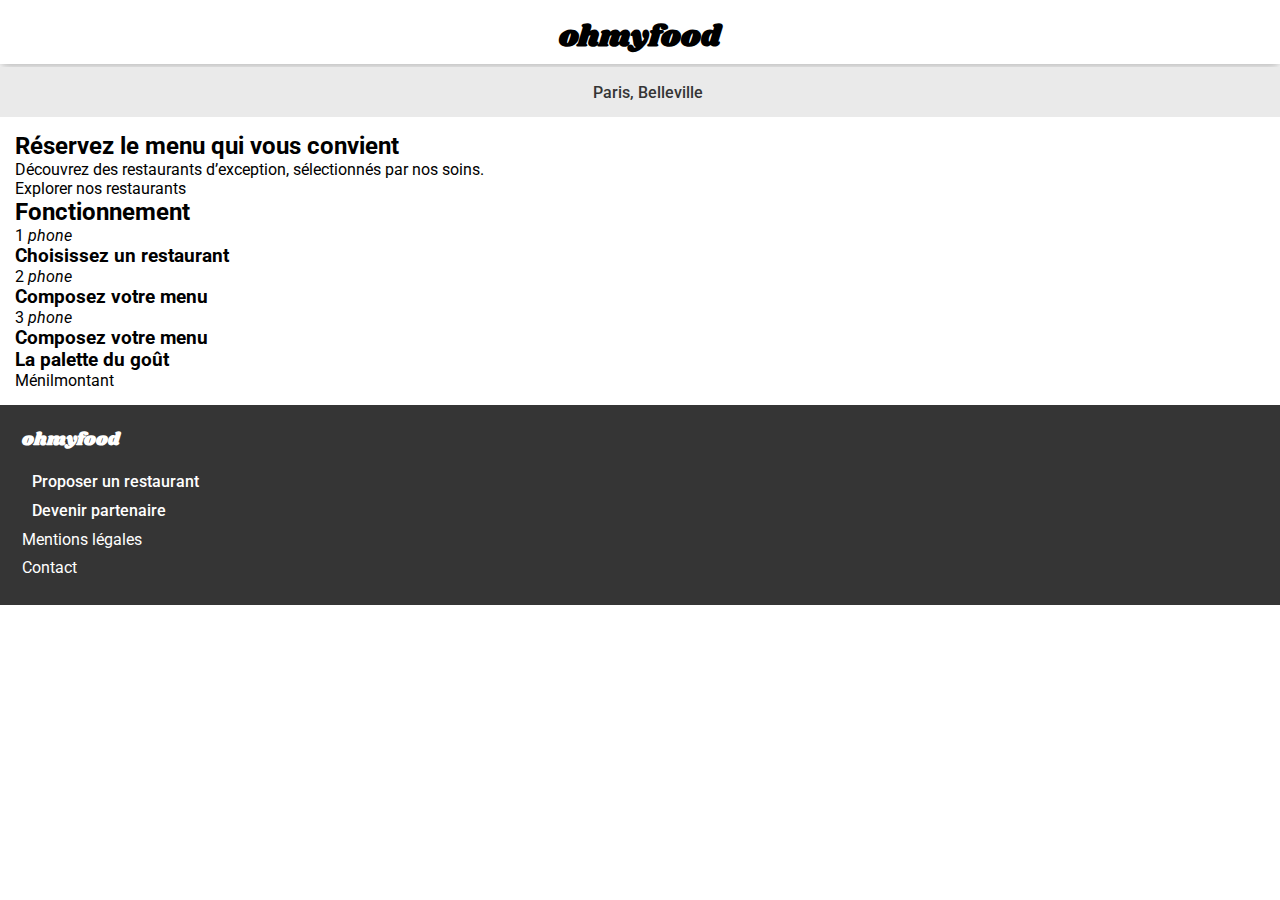
==== index.html @ 60844b77 "Cration du html css du header et du footer en version mobile" ====
<!DOCTYPE html>
<html lang="fr">

<head>
    <meta charset="UTF-8">
    <meta name="viewport" content="width=device-width, initial-scale=1.0">
    <meta name="description" content="Ohmyfood, votre entreprise de commande de repas en ligne.">
    <title>Ohmyfood</title>

    <!-- Favicon -->
    <link rel="icon" href="./assets/images/logo/favicon.svg">

    <link rel="stylesheet" href="https://cdnjs.cloudflare.com/ajax/libs/font-awesome/6.4.2/css/all.min.css"
        integrity="sha512-z3gLpd7yknf1YoNbCzqRKc4qyor8gaKU1qmn+CShxbuBusANI9QpRohGBreCFkKxLhei6S9CQXFEbbKuqLg0DA=="
        crossorigin="anonymous" referrerpolicy="no-referrer">
    <!-- Fonts -->
    <link rel="preconnect" href="https://fonts.googleapis.com">
    <link rel="preconnect" href="https://fonts.gstatic.com" crossorigin>
    <link
        href="https://fonts.googleapis.com/css2?family=Roboto:ital,wght@0,100;0,300;0,400;0,500;0,700;0,900;1,100;1,300;1,400;1,500;1,700;1,900&family=Shrikhand&display=swap"
        rel="stylesheet">
    <!-- Styles -->
    <link rel="stylesheet" href="./assets/css/style.css">
    <link rel="stylesheet" href="./assets/css/header.css">
    <link rel="stylesheet" href="./assets/css/footer.css">

</head>

<body>
    <header>
        <h1>ohmyfood</h1>
    </header>

    <div class="location">
        <i class="fa-solid fa-location-dot"></i><span class="city">Paris, Belleville</span>
    </div>
    <main>
        <section id="explore-restaurants">
            <h2>Réservez le menu qui
                vous convient</h2>
            <p>Découvrez des restaurants d’exception, sélectionnés par nos soins.</p>
            <a href="#">Explorer nos restaurants</a>
        </section>
        <section id="functioning">
            <h2>Fonctionnement</h2>
            <div class="functioning-widgets">
                <div class="widget choose-restaurant">
                    <span>1</span> <i>phone</i>
                    <h3>Choisissez un restaurant</h3>
                </div>
                <div class="widget choose-menu">
                    <span>2</span> <i>phone</i>
                    <h3>Composez votre menu</h3>
                </div>
            </div>
            <div class="widget enjoy-at-the-restaurant">
                <span>3</span> <i>phone</i>
                <h3>Composez votre menu</h3>
            </div>
            </div>
        </section>
        <section id="restaurants">
            <article>
                <a href="">
                    <div class="card-cover">
                        <img src="" alt="">
                    </div>
                    <div class="card-description">
                        <div class="content">
                            <h3>La palette du goût</h3>
                            <p>Ménilmontant</p>
                        </div>
                        <div class="like"></div>
                    </div>
                </a>
            </article>
        </section>
    </main>
    <footer>
        <h2>ohmyfood</h2>
        <nav>
            <ul>
                <li class="bold"><a href=""><i class="fa-solid fa-utensils"></i><span>Proposer un restaurant</span></a>
                </li>
                <li class="bold"><a href=""><i class="fa-solid fa-handshake-angle partner"></i><span>Devenir
                            partenaire</span></a></li>
                <li><a href="">Mentions légales</a></li>
                <li><a href="">Contact</a></li>

            </ul>
        </nav>
    </footer>
</body>

</html>
---- assets/css/style.css ----
:root {
    --blue_color: #0065FC;
    --grey_color: #F2F2F2;
    --filter_hover_color: #DEEBFF;
}


::after,
* {
    margin: 0;
    padding: 0;
    box-sizing: border-box;
    font-family: 'Roboto', sans-serif;
    scroll-behavior: smooth;

}

img {
    display: block;
    object-fit: cover;
    max-width: 100%;
}

body {
    margin: 0 auto;
    max-width: 1440px;
    min-width: 320px;
}

h1 {
    font-size: 30px;
    font-family: 'Shrikhand', sans-serif;
}

ul {
    list-style: none;
}

a {
    color: #000;
    text-decoration: none;
    font-size: 16px;
}

main {
    margin: 15px;
}

.location {
    height: 50px;
    text-align: center;
    background-color: #EAEAEA;
    display: flex;
    align-items: center;
    justify-content: center;
    margin-top: 3px;
    font-size: 16px;
    font-weight: 500;
    color: #353535;
}

.location i {
    margin-right: 15px;
}
---- assets/css/header.css ----
header {
    text-align: center;
    padding: 15px 15px 5px;
    box-shadow: 0 3px 10px #0000004a;
}
---- assets/css/footer.css ----
footer {
    background-color: #353535;
    color: #fff;
    padding: 22px;
}

footer h2 {
    font-size: 18px;
    font-family: 'Shrikhand', sans-serif;
    margin-bottom: 15px;
}

footer nav ul li {
    line-height: 1.8;
}

footer nav ul li.bold a {
    font-weight: 500;
}

footer nav ul li i {
    margin-right: 10px;
}

footer nav ul li i.partner {
    font-size: 14px;
}

footer nav ul li a {
    color: #fff;
    font-size: 16px;
    font-weight: 400;
}
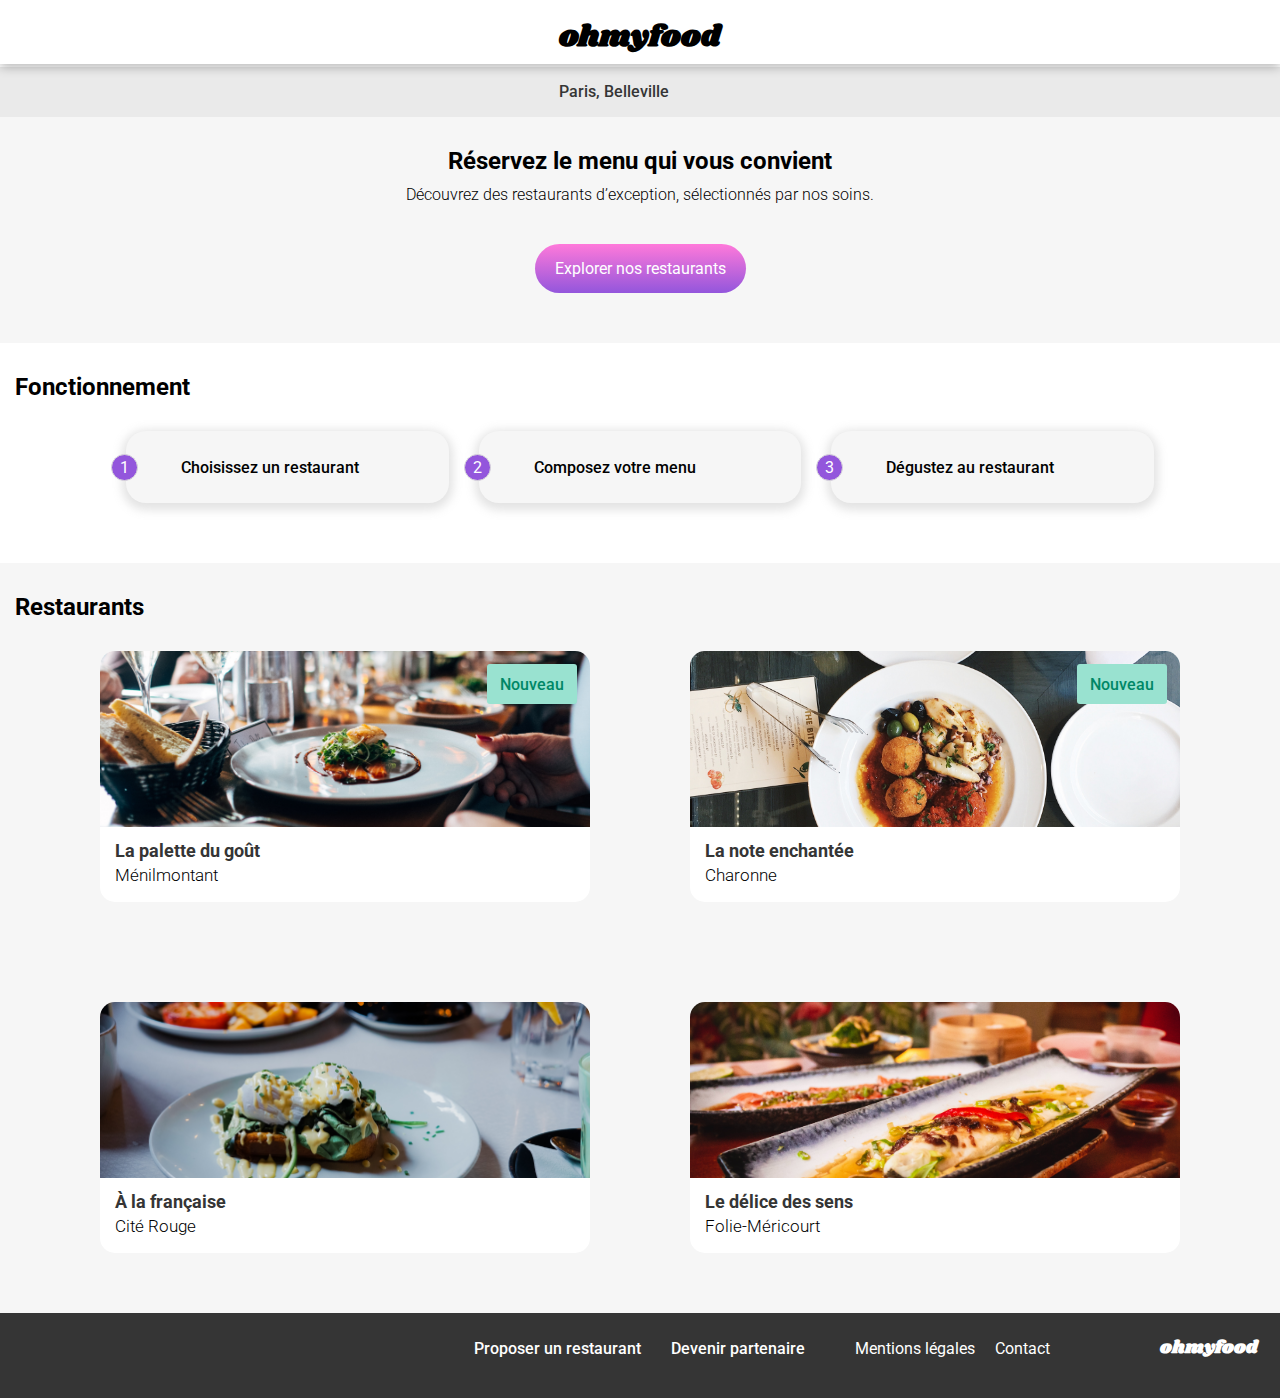
==== commit bc19fffa: "Page Home terminée en HTML et CSS D esktop et mobile" ====
--- a/index.html
+++ b/index.html
@@ -20,7 +20,7 @@
         href="https://fonts.googleapis.com/css2?family=Roboto:ital,wght@0,100;0,300;0,400;0,500;0,700;0,900;1,100;1,300;1,400;1,500;1,700;1,900&family=Shrikhand&display=swap"
         rel="stylesheet">
     <!-- Styles -->
-    <link rel="stylesheet" href="./assets/css/style.css">
+    <link rel="stylesheet" href="./css/style.css">
     <link rel="stylesheet" href="./assets/css/header.css">
     <link rel="stylesheet" href="./assets/css/footer.css">
 
@@ -30,50 +30,112 @@
     <header>
         <h1>ohmyfood</h1>
     </header>
-
-    <div class="location">
-        <i class="fa-solid fa-location-dot"></i><span class="city">Paris, Belleville</span>
-    </div>
+    <form method="POST" class="location">
+        <label for="city"> <i class="fa-solid fa-location-dot"></i></label>
+        <input id="city" class="city" placeholder="Paris, Belleville" type="text">
+    </form>
     <main>
         <section id="explore-restaurants">
             <h2>Réservez le menu qui
                 vous convient</h2>
             <p>Découvrez des restaurants d’exception, sélectionnés par nos soins.</p>
-            <a href="#">Explorer nos restaurants</a>
+            <a class="button" href="#">Explorer nos restaurants</a>
         </section>
         <section id="functioning">
-            <h2>Fonctionnement</h2>
-            <div class="functioning-widgets">
-                <div class="widget choose-restaurant">
-                    <span>1</span> <i>phone</i>
-                    <h3>Choisissez un restaurant</h3>
+            <div>
+                <h2>Fonctionnement</h2>
+                <div class="functioning-widgets">
+                    <div class="widget choose-restaurant">
+                        <span>1</span> <i class="fa-solid fa-mobile-screen-button"></i>
+                        <h3>Choisissez un restaurant</h3>
+                    </div>
+                    <div class="widget choose-menu">
+                        <span>2</span> <i class="fa-solid fa-list-ul"></i>
+                        <h3>Composez votre menu</h3>
+                    </div>
+                    <div class="widget enjoy-at-the-restaurant">
+                        <span>3</span> <i class="fa-solid fa-store"></i>
+                        <h3>Dégustez au restaurant</h3>
+                    </div>
                 </div>
-                <div class="widget choose-menu">
-                    <span>2</span> <i>phone</i>
-                    <h3>Composez votre menu</h3>
-                </div>
-            </div>
-            <div class="widget enjoy-at-the-restaurant">
-                <span>3</span> <i>phone</i>
-                <h3>Composez votre menu</h3>
-            </div>
             </div>
         </section>
         <section id="restaurants">
-            <article>
-                <a href="">
-                    <div class="card-cover">
-                        <img src="" alt="">
+            <h2>Restaurants</h2>
+            <div class="restaurants-zone">
+                <article>
+                    <a href="palette-du-gout.html">
+                        <div class="new-menu"></div>
+                        <div class="card-cover">
+                            <img src="./assets/images/restaurants/jay-wennington-N_Y88TWmGwA-unsplash.jpg"
+                                alt="La palette du goût">
+                        </div>
+                        <div class="card-description">
+                            <div class="content">
+                                <h3>La palette du goût</h3>
+                                <p>Ménilmontant</p>
+                            </div>
+                        </div>
+                    </a>
+                    <div class="like">
+                        <i class="fa-regular fa-heart"></i>
                     </div>
-                    <div class="card-description">
-                        <div class="content">
-                            <h3>La palette du goût</h3>
-                            <p>Ménilmontant</p>
+                </article>
+                <article>
+                    <a href="la-note-enchantee.html">
+                        <div class="new-menu"></div>
+                        <div class="card-cover">
+                            <img src="./assets/images/restaurants/stil-u2Lp8tXIcjw-unsplash.jpg"
+                                alt="La note enchantée">
                         </div>
-                        <div class="like"></div>
+                        <div class="card-description">
+                            <div class="content">
+                                <h3>La note enchantée</h3>
+                                <p>Charonne</p>
+                            </div>
+                        </div>
+                    </a>
+                    <div class="like">
+                        <i class="fa-regular fa-heart"></i>
                     </div>
-                </a>
-            </article>
+                </article>
+                <article>
+                    <a href="a-la-française.html">
+                        <div class="card-cover">
+                            <img src="./assets/images/restaurants/toa-heftiba-DQKerTsQwi0-unsplash.jpg"
+                                alt="À la française">
+                        </div>
+                        <div class="card-description">
+                            <div class="content">
+                                <h3>À la française</h3>
+                                <p>Cité Rouge</p>
+                            </div>
+
+                        </div>
+                    </a>
+                    <div class="like">
+                        <i class="fa-regular fa-heart"></i>
+                    </div>
+                </article>
+                <article>
+                    <a href="le-délice-des-sens.html">
+                        <div class="card-cover">
+                            <img src="./assets/images/restaurants/louis-hansel-shotsoflouis-qNBGVyOCY8Q-unsplash.jpg"
+                                alt="Le délice des sens">
+                        </div>
+                        <div class="card-description">
+                            <div class="content">
+                                <h3>Le délice des sens</h3>
+                                <p>Folie-Méricourt</p>
+                            </div>
+
+                        </div>
+                    </a>
+                    <div class="like">
+                        <i class="fa-regular fa-heart"></i>
+                    </div>
+                </article>
+            </div>
         </section>
     </main>
     <footer>
@@ -85,7 +147,7 @@
                 <li class="bold"><a href=""><i class="fa-solid fa-handshake-angle partner"></i><span>Devenir
                             partenaire</span></a></li>
                 <li><a href="">Mentions légales</a></li>
-                <li><a href="">Contact</a></li>
+                <li><a href="mailto:contact.ohmyfood@gmail.com">Contact</a></li>
 
             </ul>
         </nav>
--- a/css/style.css
+++ b/css/style.css
@@ -0,0 +1,429 @@
+:root {
+  --bg-color: #f6f6f6;
+  --bg-color2: #eaeaea;
+  --bg-footer-color: #353535;
+  --button-color: #9356dc;
+  --line-menu-color: #99e2d0;
+  --bg-new-menu: #99e2d0;
+  --color-new-menu: #008766;
+  --bg-linear: linear-gradient(to bottom, #ff79da, var(--button-color));
+  --bg-linear-hover: linear-gradient(
+    to bottom,
+    #ffffff1a,
+    #ff79da,
+    var(--button-color)
+  );
+}
+
+::after,
+* {
+  margin: 0;
+  padding: 0;
+  box-sizing: border-box;
+  font-family: "Roboto", sans-serif;
+  scroll-behavior: smooth;
+}
+
+img {
+  display: block;
+  object-fit: cover;
+  max-width: 100%;
+}
+
+body {
+  margin: 0 auto;
+  max-width: 1440px;
+  min-width: 320px;
+}
+
+h1 {
+  font-size: 30px;
+  font-family: "Shrikhand", sans-serif;
+}
+
+ul {
+  list-style: none;
+}
+
+i {
+  cursor: pointer;
+}
+
+.fav {
+  position: relative;
+  display: inline;
+  height: 28px;
+  width: 28px;
+}
+.fav i {
+  position: absolute;
+  top: 0;
+  left: 0;
+  opacity: 1;
+}
+.fav i.fa-regular:hover {
+  opacity: 0;
+  transition: opacity 93s ease-in-out;
+}
+.fav i.fa-solid {
+  font-weight: 900 !important;
+  background-clip: text;
+  -webkit-background-clip: text;
+  color: transparent;
+}
+.fav i.fa-solid:hover {
+  background-image: var(--bg-linear);
+}
+
+i.fa-regular.fa-heart:hover {
+  background-clip: text;
+  -webkit-background-clip: text;
+  color: transparent;
+  background-image: var(--bg-linear);
+}
+
+a {
+  color: #000;
+  text-decoration: none;
+  font-size: 16px;
+}
+
+a.button {
+  color: #fff;
+  background: var(--bg-linear);
+  transition: transform 0.3s ease-in-out, filter 0.3s ease-in-out;
+}
+a.button:hover {
+  transform: scale(1.02);
+  filter: brightness(1.1);
+}
+
+header {
+  padding: 15px 15px 5px;
+  box-shadow: 0 3px 10px rgba(0, 0, 0, 0.2901960784);
+  display: flex;
+  justify-content: center;
+  position: relative;
+}
+header .go-back-to-home {
+  font-size: 30px;
+  position: absolute;
+  left: 30px;
+  top: 50%;
+  transform: translateY(-50%);
+  transition: color 0.3s ease-in-out;
+}
+header .go-back-to-home:hover {
+  color: var(--bg-footer-color);
+}
+
+::after,
+* {
+  margin: 0;
+  padding: 0;
+  box-sizing: border-box;
+  font-family: "Roboto", sans-serif;
+  scroll-behavior: smooth;
+}
+
+img {
+  display: block;
+  object-fit: cover;
+  max-width: 100%;
+}
+
+body {
+  margin: 0 auto;
+  max-width: 1440px;
+  min-width: 320px;
+}
+
+h1 {
+  font-size: 30px;
+  font-family: "Shrikhand", sans-serif;
+}
+
+ul {
+  list-style: none;
+}
+
+a {
+  color: #000;
+  text-decoration: none;
+  font-size: 16px;
+}
+
+main {
+  background-color: var(--bg-color);
+}
+
+.location {
+  height: 50px;
+  text-align: center;
+  background-color: var(--bg-color2);
+  display: flex;
+  align-items: center;
+  justify-content: center;
+  margin-top: 3px;
+  font-size: 16px;
+  font-weight: 500;
+  color: var(--bg-footer-color);
+}
+
+.location label {
+  margin-right: 15px;
+  cursor: pointer;
+}
+
+.location input {
+  border: none;
+  background-color: var(--bg-color2);
+  outline: none;
+}
+
+.location input::placeholder {
+  font-size: 16px;
+  font-weight: 500;
+  color: var(--bg-footer-color);
+}
+
+#explore-restaurants {
+  display: flex;
+  flex-direction: column;
+  justify-content: center;
+  align-items: center;
+  text-align: center;
+  padding: 30px 45px 50px;
+}
+
+#explore-restaurants h2 {
+  font-size: 24px;
+}
+
+#explore-restaurants p {
+  margin: 10px 0 40px;
+  font-weight: 300;
+  text-align: center;
+}
+
+#explore-restaurants a {
+  background: var(--bg-linear);
+  color: #fff;
+  padding: 15px 20px;
+  border-radius: 25px;
+}
+
+#functioning {
+  padding: 30px 15px 60px;
+  background-color: #fff;
+}
+
+#functioning h2,
+#restaurants h2 {
+  padding: 0 0 30px;
+}
+
+#functioning .functioning-widgets {
+  display: flex;
+  flex-direction: column;
+  align-items: center;
+  gap: 30px;
+}
+
+#functioning .functioning-widgets .widget {
+  background-color: var(--bg-color);
+  border-radius: 20px;
+  width: 322.49px;
+  height: 72.38px;
+  display: flex;
+  align-items: center;
+  box-shadow: 0 3px 10px 4px rgba(158, 158, 158, 0.2901960784);
+  position: relative;
+  transition: transform 0.3s ease, box-shadow 0.3s ease;
+  cursor: pointer;
+}
+
+#functioning .functioning-widgets .widget:hover {
+  transform: scale(1.01);
+  box-shadow: 0 0 20px rgba(143, 135, 135, 0.4196078431);
+  transition: transform 0.3s ease, box-shadow 0.3s ease;
+}
+
+#functioning .functioning-widgets .widget span {
+  background-color: var(--button-color);
+  padding: 3px 8px;
+  border: #d9d9d9 solid 1px;
+  border-radius: 24px;
+  position: absolute;
+  left: -15px;
+  color: #fff;
+}
+
+#functioning .functioning-widgets .widget i {
+  margin: 0 20px 0 35px;
+}
+
+#functioning .functioning-widgets .widget h3 {
+  font-size: 16px;
+  font-weight: 500;
+}
+
+#restaurants {
+  padding: 30px 15px 60px;
+}
+
+#restaurants article {
+  border-radius: 15px;
+  background-color: #fff;
+  height: 251px;
+  width: 340px;
+  transition: transform 0.3s ease, box-shadow 0.3s ease;
+  position: relative;
+}
+#restaurants article .new-menu::before {
+  position: absolute;
+  content: "Nouveau";
+  font-weight: 500;
+  display: flex;
+  align-items: center;
+  justify-content: center;
+  border-radius: 3px;
+  padding: 5px;
+  width: 80px;
+  height: 30px;
+  top: 13px;
+  right: 13px;
+  background-color: var(--bg-new-menu);
+  color: var(--color-new-menu);
+}
+
+#restaurants article:hover {
+  transform: scale(1.01);
+  box-shadow: 0 0 20px rgba(143, 135, 135, 0.4196078431);
+}
+
+#restaurants article a {
+  display: flex;
+  flex-direction: column;
+  border-radius: 15px;
+  height: 100%;
+  width: 100%;
+}
+
+#restaurants .restaurants-zone {
+  display: flex;
+  justify-content: center;
+  flex-direction: column;
+  gap: 15px;
+  align-items: center;
+}
+
+#restaurants .restaurants-zone article {
+  position: relative;
+}
+
+#restaurants .restaurants-zone article a .card-cover {
+  border-radius: 15px;
+  height: 70%;
+}
+
+#restaurants .restaurants-zone article a .card-cover img {
+  border-radius: 15px 15px 0 0;
+  height: 100%;
+  width: 100%;
+}
+
+#restaurants .restaurants-zone article a .card-description {
+  display: flex;
+  align-items: center;
+  justify-content: space-between;
+  height: 30%;
+  padding: 0 15px;
+}
+
+#restaurants .restaurants-zone article a .card-description .content h3 {
+  font-size: 18px;
+  color: var(--bg-footer-color);
+}
+
+#restaurants .restaurants-zone article a .card-description .content p {
+  font-size: 17px;
+  line-height: 1.7;
+  font-weight: 300;
+}
+
+#restaurants .restaurants-zone article .like {
+  position: absolute;
+  bottom: 30px;
+  right: 20px;
+}
+
+@media screen and (min-width: 1024px) {
+  #functioning .functioning-widgets {
+    flex-direction: row;
+    justify-content: center;
+  }
+  #restaurants .restaurants-zone {
+    flex-direction: row;
+    flex-wrap: wrap;
+    gap: 100px;
+  }
+  #restaurants .restaurants-zone article {
+    width: 490px;
+  }
+}
+footer {
+  background-color: var(--bg-footer-color);
+  color: #fff;
+  padding: 22px;
+}
+
+footer h2 {
+  font-size: 18px;
+  font-family: "Shrikhand", sans-serif;
+  margin-bottom: 15px;
+}
+
+footer nav ul li {
+  line-height: 1.8;
+}
+
+footer nav ul li.bold a {
+  font-weight: 500;
+}
+
+footer nav ul li i {
+  margin-right: 10px;
+}
+
+footer nav ul li i.partner {
+  font-size: 14px;
+}
+
+footer nav ul li a {
+  color: #fff;
+  font-size: 16px;
+  font-weight: 400;
+  transition: 0.3s color ease-in-out;
+}
+footer nav ul li a:hover {
+  color: #cbcbcb;
+}
+
+@media screen and (min-width: 1024px) {
+  footer {
+    display: flex;
+    flex-direction: row-reverse;
+  }
+  footer nav ul {
+    display: flex;
+    width: 100%;
+    margin-right: 7vw;
+  }
+  footer nav ul li {
+    margin-right: 20px;
+  }
+  footer nav ul li:nth-of-type(3) {
+    margin-left: 30px;
+  }
+}/*# sourceMappingURL=style.css.map */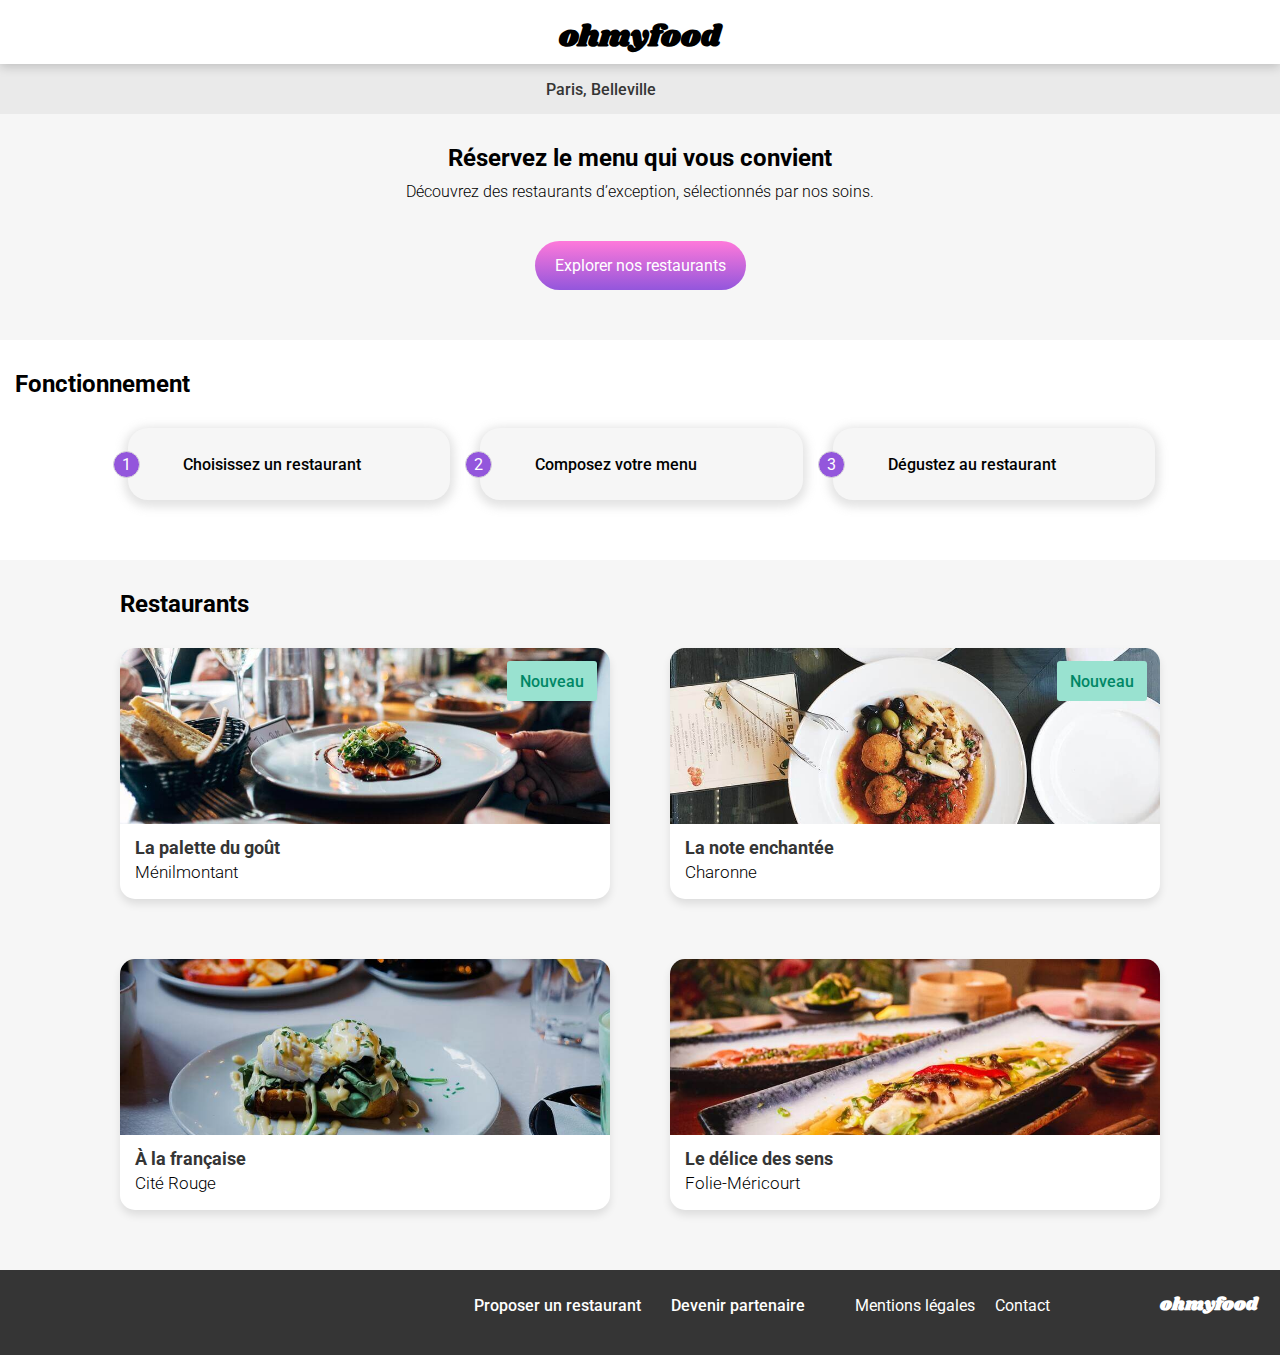
==== commit ce60ab64: "AJout de toutes les pages du site A faire : - Loader - Animation pour le like - Animation de rotatio" ====
--- a/index.html
+++ b/index.html
@@ -42,99 +42,99 @@
             <a class="button" href="#">Explorer nos restaurants</a>
         </section>
         <section id="functioning">
-            <div>
-                <h2>Fonctionnement</h2>
-                <div class="functioning-widgets">
-                    <div class="widget choose-restaurant">
-                        <span>1</span> <i class="fa-solid fa-mobile-screen-button"></i>
-                        <h3>Choisissez un restaurant</h3>
-                    </div>
-                    <div class="widget choose-menu">
-                        <span>2</span> <i class="fa-solid fa-list-ul"></i>
-                        <h3>Composez votre menu</h3>
-                    </div>
-                    <div class="widget enjoy-at-the-restaurant">
-                        <span>3</span> <i class="fa-solid fa-store"></i>
-                        <h3>Dégustez au restaurant</h3>
-                    </div>
+            <h2>Fonctionnement</h2>
+            <div class="functioning-widgets">
+                <div class="widget choose-restaurant">
+                    <span>1</span> <i class="fa-solid fa-mobile-screen-button"></i>
+                    <h3>Choisissez un restaurant</h3>
+                </div>
+                <div class="widget choose-menu">
+                    <span>2</span> <i class="fa-solid fa-list-ul"></i>
+                    <h3>Composez votre menu</h3>
+                </div>
+                <div class="widget enjoy-at-the-restaurant">
+                    <span>3</span> <i class="fa-solid fa-store"></i>
+                    <h3>Dégustez au restaurant</h3>
                 </div>
             </div>
         </section>
         <section id="restaurants">
-            <h2>Restaurants</h2>
-            <div class="restaurants-zone">
-                <article>
-                    <a href="palette-du-gout.html">
-                        <div class="new-menu"></div>
-                        <div class="card-cover">
-                            <img src="./assets/images/restaurants/jay-wennington-N_Y88TWmGwA-unsplash.jpg"
-                                alt="La palette du goût">
+            <div class="container">
+                <h2>Restaurants</h2>
+                <div class="restaurants-zone">
+                    <article>
+                        <a href="palette-du-gout.html">
+                            <div class="new-menu"></div>
+                            <div class="card-cover">
+                                <img src="./assets/images/restaurants/jay-wennington-N_Y88TWmGwA-unsplash.jpg"
+                                    alt="La palette du goût">
+                            </div>
+                            <div class="card-description">
+                                <div class="content">
+                                    <h3>La palette du goût</h3>
+                                    <p>Ménilmontant</p>
+                                </div>
+                            </div>
+                        </a>
+                        <div class="like">
+                            <i class="fa-regular fa-heart"></i>
                         </div>
-                        <div class="card-description">
-                            <div class="content">
-                                <h3>La palette du goût</h3>
-                                <p>Ménilmontant</p>
+                    </article>
+                    <article>
+                        <a href="la-note-enchantee.html">
+                            <div class="new-menu"></div>
+                            <div class="card-cover">
+                                <img src="./assets/images/restaurants/stil-u2Lp8tXIcjw-unsplash.jpg"
+                                    alt="La note enchantée">
                             </div>
+                            <div class="card-description">
+                                <div class="content">
+                                    <h3>La note enchantée</h3>
+                                    <p>Charonne</p>
+                                </div>
+                            </div>
+                        </a>
+                        <div class="like">
+                            <i class="fa-regular fa-heart"></i>
                         </div>
-                    </a>
-                    <div class="like">
-                        <i class="fa-regular fa-heart"></i>
-                    </div>
-                </article>
-                <article>
-                    <a href="la-note-enchantee.html">
-                        <div class="new-menu"></div>
-                        <div class="card-cover">
-                            <img src="./assets/images/restaurants/stil-u2Lp8tXIcjw-unsplash.jpg"
-                                alt="La note enchantée">
+                    </article>
+                    <article>
+                        <a href="a-la-française.html">
+                            <div class="card-cover">
+                                <img src="./assets/images/restaurants/toa-heftiba-DQKerTsQwi0-unsplash.jpg"
+                                    alt="À la française">
+                            </div>
+                            <div class="card-description">
+                                <div class="content">
+                                    <h3>À la française</h3>
+                                    <p>Cité Rouge</p>
+                                </div>
+
+                            </div>
+                        </a>
+                        <div class="like">
+                            <i class="fa-regular fa-heart"></i>
                         </div>
-                        <div class="card-description">
-                            <div class="content">
-                                <h3>La note enchantée</h3>
-                                <p>Charonne</p>
+                    </article>
+                    <article>
+                        <a href="delice-des-sens.html">
+                            <div class="card-cover">
+                                <img src="./assets/images/restaurants/louis-hansel-shotsoflouis-qNBGVyOCY8Q-unsplash.jpg"
+                                    alt="Le délice des sens">
                             </div>
+                            <div class="card-description">
+                                <div class="content">
+                                    <h3>Le délice des sens</h3>
+                                    <p>Folie-Méricourt</p>
+                                </div>
+
+                            </div>
+                        </a>
+                        <div class="like">
+                            <i class="fa-regular fa-heart"></i>
                         </div>
-                    </a>
-                    <div class="like">
-                        <i class="fa-regular fa-heart"></i>
-                    </div>
-                </article>
-                <article>
-                    <a href="a-la-française.html">
-                        <div class="card-cover">
-                            <img src="./assets/images/restaurants/toa-heftiba-DQKerTsQwi0-unsplash.jpg"
-                                alt="À la française">
-                        </div>
-                        <div class="card-description">
-                            <div class="content">
-                                <h3>À la française</h3>
-                                <p>Cité Rouge</p>
-                            </div>
-
-                        </div>
-                    </a>
-                    <div class="like">
-                        <i class="fa-regular fa-heart"></i>
-                    </div>
-                </article>
-                <article>
-                    <a href="le-délice-des-sens.html">
-                        <div class="card-cover">
-                            <img src="./assets/images/restaurants/louis-hansel-shotsoflouis-qNBGVyOCY8Q-unsplash.jpg"
-                                alt="Le délice des sens">
-                        </div>
-                        <div class="card-description">
-                            <div class="content">
-                                <h3>Le délice des sens</h3>
-                                <p>Folie-Méricourt</p>
-                            </div>
-
-                        </div>
-                    </a>
-                    <div class="like">
-                        <i class="fa-regular fa-heart"></i>
-                    </div>
-                </article>
+                    </article>
+                </div>
             </div>
         </section>
     </main>
--- a/css/style.css
+++ b/css/style.css
@@ -100,7 +100,7 @@
 
 header {
   padding: 15px 15px 5px;
-  box-shadow: 0 3px 10px rgba(0, 0, 0, 0.2901960784);
+  box-shadow: 0 3px 10px rgba(0, 0, 0, 0.1803921569);
   display: flex;
   justify-content: center;
   position: relative;
@@ -153,10 +153,6 @@
   font-size: 16px;
 }
 
-main {
-  background-color: var(--bg-color);
-}
-
 .location {
   height: 50px;
   text-align: center;
@@ -164,7 +160,6 @@
   display: flex;
   align-items: center;
   justify-content: center;
-  margin-top: 3px;
   font-size: 16px;
   font-weight: 500;
   color: var(--bg-footer-color);
@@ -179,6 +174,9 @@
   border: none;
   background-color: var(--bg-color2);
   outline: none;
+  font-size: 16px;
+  font-weight: 500;
+  color: var(--bg-footer-color);
 }
 
 .location input::placeholder {
@@ -194,6 +192,7 @@
   align-items: center;
   text-align: center;
   padding: 30px 45px 50px;
+  background-color: var(--bg-color);
 }
 
 #explore-restaurants h2 {
@@ -228,6 +227,7 @@
   flex-direction: column;
   align-items: center;
   gap: 30px;
+  margin: 0 2px 0 5px;
 }
 
 #functioning .functioning-widgets .widget {
@@ -239,14 +239,14 @@
   align-items: center;
   box-shadow: 0 3px 10px 4px rgba(158, 158, 158, 0.2901960784);
   position: relative;
-  transition: transform 0.3s ease, box-shadow 0.3s ease;
+  transition: background 0.3s ease, transform 0.3s ease, box-shadow 0.3s ease;
   cursor: pointer;
 }
 
 #functioning .functioning-widgets .widget:hover {
+  background: #f5edff;
   transform: scale(1.01);
   box-shadow: 0 0 20px rgba(143, 135, 135, 0.4196078431);
-  transition: transform 0.3s ease, box-shadow 0.3s ease;
 }
 
 #functioning .functioning-widgets .widget span {
@@ -270,13 +270,15 @@
 
 #restaurants {
   padding: 30px 15px 60px;
+  background-color: var(--bg-color);
 }
 
 #restaurants article {
   border-radius: 15px;
   background-color: #fff;
   height: 251px;
-  width: 340px;
+  width: 335px;
+  box-shadow: 0 5px 8px rgba(0, 0, 0, 0.1019607843);
   transition: transform 0.3s ease, box-shadow 0.3s ease;
   position: relative;
 }
@@ -314,7 +316,7 @@
   display: flex;
   justify-content: center;
   flex-direction: column;
-  gap: 15px;
+  gap: 20px;
   align-items: center;
 }
 
@@ -358,18 +360,32 @@
   right: 20px;
 }
 
+@media screen and (min-width: 791px) {
+  #restaurants div .restaurants-zone {
+    gap: 40px;
+  }
+  #restaurants div .restaurants-zone article {
+    width: 80%;
+    height: 300px;
+  }
+}
 @media screen and (min-width: 1024px) {
   #functioning .functioning-widgets {
     flex-direction: row;
     justify-content: center;
   }
-  #restaurants .restaurants-zone {
-    flex-direction: row;
-    flex-wrap: wrap;
-    gap: 100px;
-  }
-  #restaurants .restaurants-zone article {
+  #restaurants .container {
+    width: max-content;
+    margin: 0 auto;
+  }
+  #restaurants div .restaurants-zone {
+    display: grid;
+    grid-template-columns: 1fr 1fr;
+    gap: 60px;
+  }
+  #restaurants div .restaurants-zone article {
     width: 490px;
+    height: 251px;
   }
 }
 footer {
@@ -410,7 +426,7 @@
   color: #cbcbcb;
 }
 
-@media screen and (min-width: 1024px) {
+@media screen and (min-width: 791px) {
   footer {
     display: flex;
     flex-direction: row-reverse;
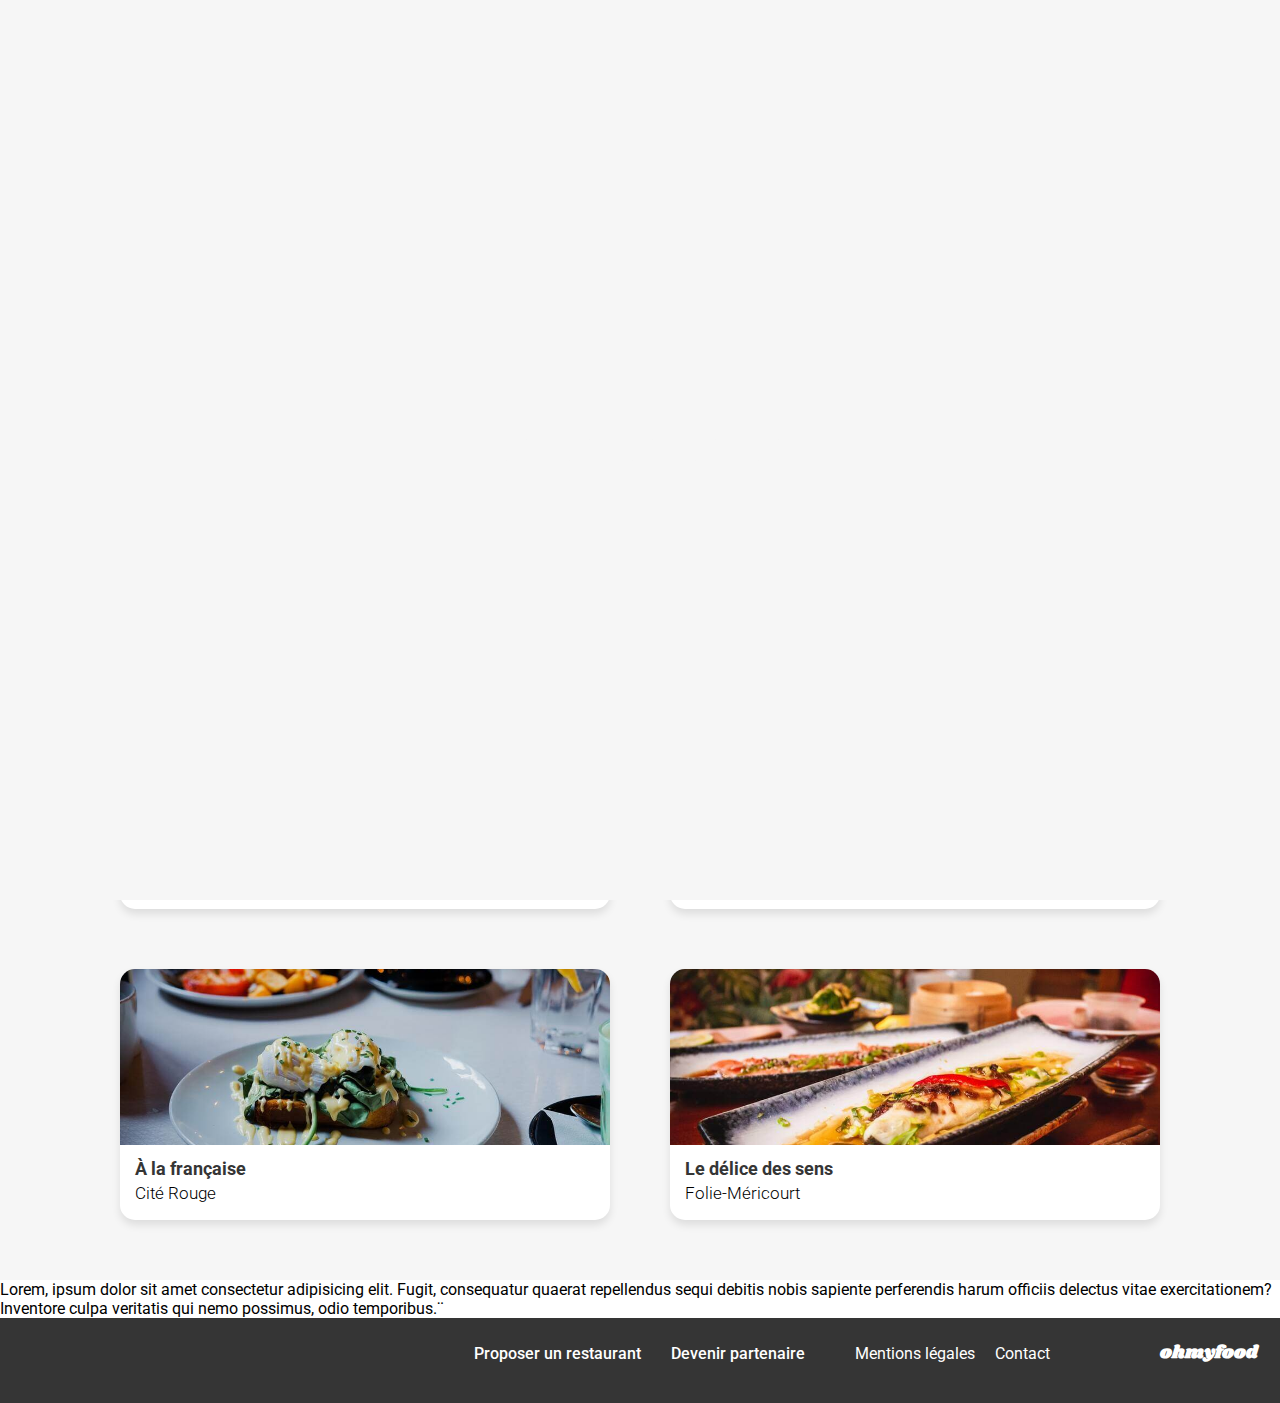
==== commit adaee521: "Mise en place de text-overflow ellipsis pour rsjouter les 3 points lorsque la zone de texte devient " ====
--- a/index.html
+++ b/index.html
@@ -27,9 +27,20 @@
 </head>
 
 <body>
+    <div class="loader">
+        <p class="loading-text">
+            <span data-letter="•">•</span>
+            <span data-letter="•">•</span>
+            <span data-letter="•">•</span>
+            <span data-letter="•">•</span>
+            <span data-letter="•">•</span>
+        </p>
+    </div>
+    </div>
     <header>
         <h1>ohmyfood</h1>
     </header>
+
     <form method="POST" class="location">
         <label for="city"> <i class="fa-solid fa-location-dot"></i></label>
         <input id="city" class="city" placeholder="Paris, Belleville" type="text">
@@ -137,6 +148,10 @@
                 </div>
             </div>
         </section>
+        <p>Lorem, ipsum dolor sit amet consectetur adipisicing elit. Fugit, consequatur quaerat repellendus
+            sequi debitis nobis sapiente perferendis harum officiis delectus vitae exercitationem? Inventore
+            culpa veritatis qui nemo possimus, odio temporibus.¨
+        </p>
     </main>
     <footer>
         <h2>ohmyfood</h2>
--- a/css/style.css
+++ b/css/style.css
@@ -99,7 +99,7 @@
 }
 
 header {
-  padding: 15px 15px 5px;
+  padding: 15px;
   box-shadow: 0 3px 10px rgba(0, 0, 0, 0.1803921569);
   display: flex;
   justify-content: center;
@@ -117,6 +117,81 @@
   color: var(--bg-footer-color);
 }
 
+.loader {
+  position: fixed;
+  z-index: 9;
+  background: var(--bg-color);
+  display: flex;
+  justify-content: center;
+  align-items: center;
+  height: 100vh;
+  width: 100vw;
+  animation: loading-container 3.25s ease-in-out forwards;
+}
+.loader .loading-text {
+  margin: auto 0;
+  font-size: 9vw;
+  color: var(--bg-color);
+  font-weight: 900;
+  display: flex;
+  justify-content: center;
+}
+.loader .loading-text span {
+  position: relative;
+  display: inline-block;
+  margin: 10px;
+}
+.loader .loading-text span::after {
+  position: absolute;
+  left: 0;
+  content: attr(data-letter);
+  display: inline-block;
+  color: #ff79da;
+  text-shadow: #ff79da 0 0 2px, #9356dc 0 0 10px;
+  opacity: 0;
+  animation: loading 3.25s linear infinite;
+}
+
+@keyframes loading {
+  0% {
+    opacity: 0;
+  }
+  30% {
+    opacity: 1;
+  }
+  50% {
+    opacity: 0;
+  }
+}
+@keyframes loading-container {
+  0% {
+    opacity: 0;
+    transform: translateY(3 40px);
+  }
+  30% {
+    opacity: 1;
+  }
+  100% {
+    opacity: 0;
+    display: none;
+  }
+}
+.loading-text span:nth-child(2)::after {
+  animation-delay: 0.1s;
+}
+
+.loading-text span:nth-child(3)::after {
+  animation-delay: 0.2s;
+}
+
+.loading-text span:nth-child(4)::after {
+  animation-delay: 0.3s;
+}
+
+.loading-text span:nth-child(5)::after {
+  animation-delay: 0.4s;
+}
+
 ::after,
 * {
   margin: 0;
@@ -234,6 +309,7 @@
   background-color: var(--bg-color);
   border-radius: 20px;
   width: 322.49px;
+  margin-left: 10px;
   height: 72.38px;
   display: flex;
   align-items: center;
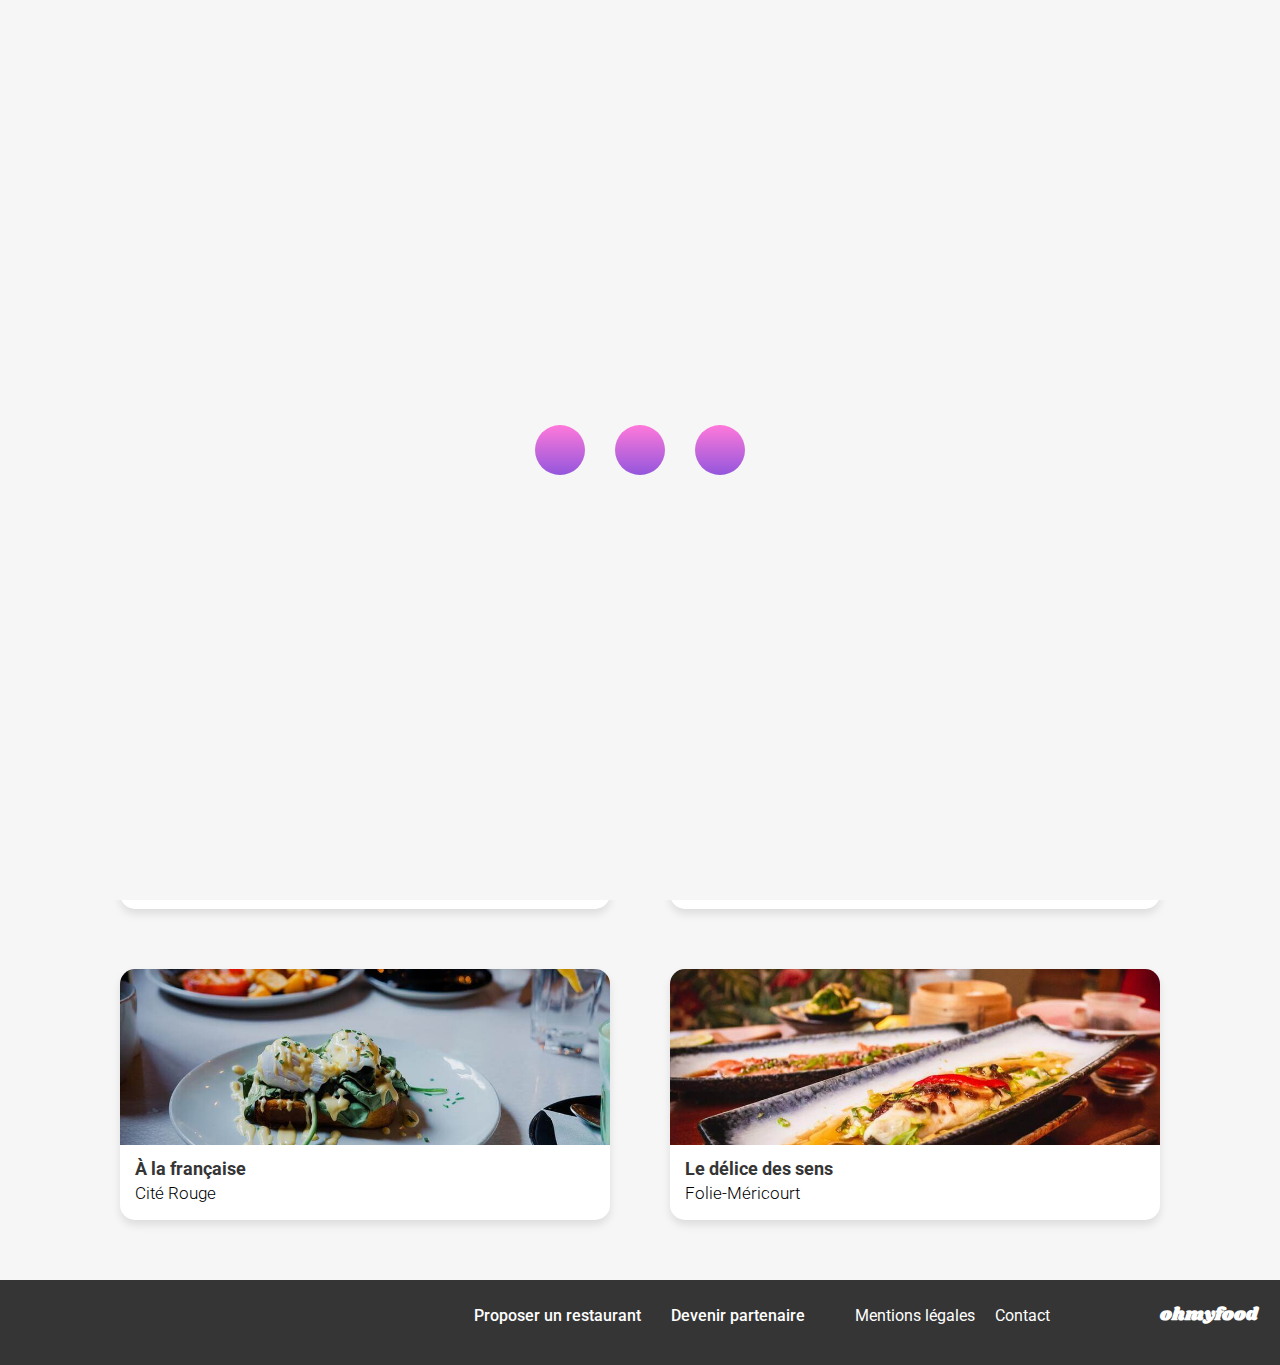
==== commit 2fa36f8a: "Mise en place de l'animation loader" ====
--- a/index.html
+++ b/index.html
@@ -8,7 +8,7 @@
     <title>Ohmyfood</title>
 
     <!-- Favicon -->
-    <link rel="icon" href="./assets/images/logo/favicon.svg">
+    <link rel="icon" href="./assets/images/logo/logo.png">
 
     <link rel="stylesheet" href="https://cdnjs.cloudflare.com/ajax/libs/font-awesome/6.4.2/css/all.min.css"
         integrity="sha512-z3gLpd7yknf1YoNbCzqRKc4qyor8gaKU1qmn+CShxbuBusANI9QpRohGBreCFkKxLhei6S9CQXFEbbKuqLg0DA=="
@@ -28,14 +28,9 @@
 
 <body>
     <div class="loader">
-        <p class="loading-text">
-            <span data-letter="•">•</span>
-            <span data-letter="•">•</span>
-            <span data-letter="•">•</span>
-            <span data-letter="•">•</span>
-            <span data-letter="•">•</span>
-        </p>
-    </div>
+        <div class="dot dot1"></div>
+        <div class="dot dot2"></div>
+        <div class="dot dot3"></div>
     </div>
     <header>
         <h1>ohmyfood</h1>
@@ -148,10 +143,7 @@
                 </div>
             </div>
         </section>
-        <p>Lorem, ipsum dolor sit amet consectetur adipisicing elit. Fugit, consequatur quaerat repellendus
-            sequi debitis nobis sapiente perferendis harum officiis delectus vitae exercitationem? Inventore
-            culpa veritatis qui nemo possimus, odio temporibus.¨
-        </p>
+
     </main>
     <footer>
         <h2>ohmyfood</h2>
--- a/css/style.css
+++ b/css/style.css
@@ -117,58 +117,148 @@
   color: var(--bg-footer-color);
 }
 
+:root {
+  --bg-color: #f6f6f6;
+  --bg-color2: #eaeaea;
+  --bg-footer-color: #353535;
+  --button-color: #9356dc;
+  --line-menu-color: #99e2d0;
+  --bg-new-menu: #99e2d0;
+  --color-new-menu: #008766;
+  --bg-linear: linear-gradient(to bottom, #ff79da, var(--button-color));
+  --bg-linear-hover: linear-gradient(
+    to bottom,
+    #ffffff1a,
+    #ff79da,
+    var(--button-color)
+  );
+}
+
+::after,
+* {
+  margin: 0;
+  padding: 0;
+  box-sizing: border-box;
+  font-family: "Roboto", sans-serif;
+  scroll-behavior: smooth;
+}
+
+img {
+  display: block;
+  object-fit: cover;
+  max-width: 100%;
+}
+
+body {
+  margin: 0 auto;
+  max-width: 1440px;
+  min-width: 320px;
+}
+
+h1 {
+  font-size: 30px;
+  font-family: "Shrikhand", sans-serif;
+}
+
+ul {
+  list-style: none;
+}
+
+i {
+  cursor: pointer;
+}
+
+.fav {
+  position: relative;
+  display: inline;
+  height: 28px;
+  width: 28px;
+}
+.fav i {
+  position: absolute;
+  top: 0;
+  left: 0;
+  opacity: 1;
+}
+.fav i.fa-regular:hover {
+  opacity: 0;
+  transition: opacity 93s ease-in-out;
+}
+.fav i.fa-solid {
+  font-weight: 900 !important;
+  background-clip: text;
+  -webkit-background-clip: text;
+  color: transparent;
+}
+.fav i.fa-solid:hover {
+  background-image: var(--bg-linear);
+}
+
+i.fa-regular.fa-heart:hover {
+  background-clip: text;
+  -webkit-background-clip: text;
+  color: transparent;
+  background-image: var(--bg-linear);
+}
+
+a {
+  color: #000;
+  text-decoration: none;
+  font-size: 16px;
+}
+
+a.button {
+  color: #fff;
+  background: var(--bg-linear);
+  transition: transform 0.3s ease-in-out, filter 0.3s ease-in-out;
+}
+a.button:hover {
+  transform: scale(1.02);
+  filter: brightness(1.1);
+}
+
 .loader {
   position: fixed;
-  z-index: 9;
   background: var(--bg-color);
-  display: flex;
-  justify-content: center;
-  align-items: center;
   height: 100vh;
   width: 100vw;
-  animation: loading-container 3.25s ease-in-out forwards;
-}
-.loader .loading-text {
-  margin: auto 0;
-  font-size: 9vw;
-  color: var(--bg-color);
-  font-weight: 900;
   display: flex;
   justify-content: center;
-}
-.loader .loading-text span {
-  position: relative;
-  display: inline-block;
-  margin: 10px;
-}
-.loader .loading-text span::after {
-  position: absolute;
-  left: 0;
-  content: attr(data-letter);
-  display: inline-block;
-  color: #ff79da;
-  text-shadow: #ff79da 0 0 2px, #9356dc 0 0 10px;
-  opacity: 0;
-  animation: loading 3.25s linear infinite;
-}
-
-@keyframes loading {
+  align-items: center;
+  z-index: 2;
+  animation: overlay 2s forwards;
+}
+.loader .dot {
+  width: 25px;
+  height: 25px;
+  border-radius: 50%;
+  margin: 0 15px;
+  background: var(--bg-linear);
+  animation: loader 0.3s 7 alternate forwards;
+}
+.loader .dot.dot2 {
+  animation-delay: 0.05s;
+}
+.loader .dot.dot3 {
+  animation-delay: 0.1s;
+}
+
+@media screen and (min-width: 791px) {
+  .loader .dot {
+    width: 50px;
+    height: 50px;
+  }
+}
+@keyframes loader {
+  100% {
+    transform: translateY(-30px);
+  }
+}
+@keyframes overlay {
   0% {
-    opacity: 0;
-  }
-  30% {
     opacity: 1;
   }
-  50% {
-    opacity: 0;
-  }
-}
-@keyframes loading-container {
-  0% {
-    opacity: 0;
-    transform: translateY(3 40px);
-  }
-  30% {
+  80% {
     opacity: 1;
   }
   100% {
@@ -176,22 +266,6 @@
     display: none;
   }
 }
-.loading-text span:nth-child(2)::after {
-  animation-delay: 0.1s;
-}
-
-.loading-text span:nth-child(3)::after {
-  animation-delay: 0.2s;
-}
-
-.loading-text span:nth-child(4)::after {
-  animation-delay: 0.3s;
-}
-
-.loading-text span:nth-child(5)::after {
-  animation-delay: 0.4s;
-}
-
 ::after,
 * {
   margin: 0;
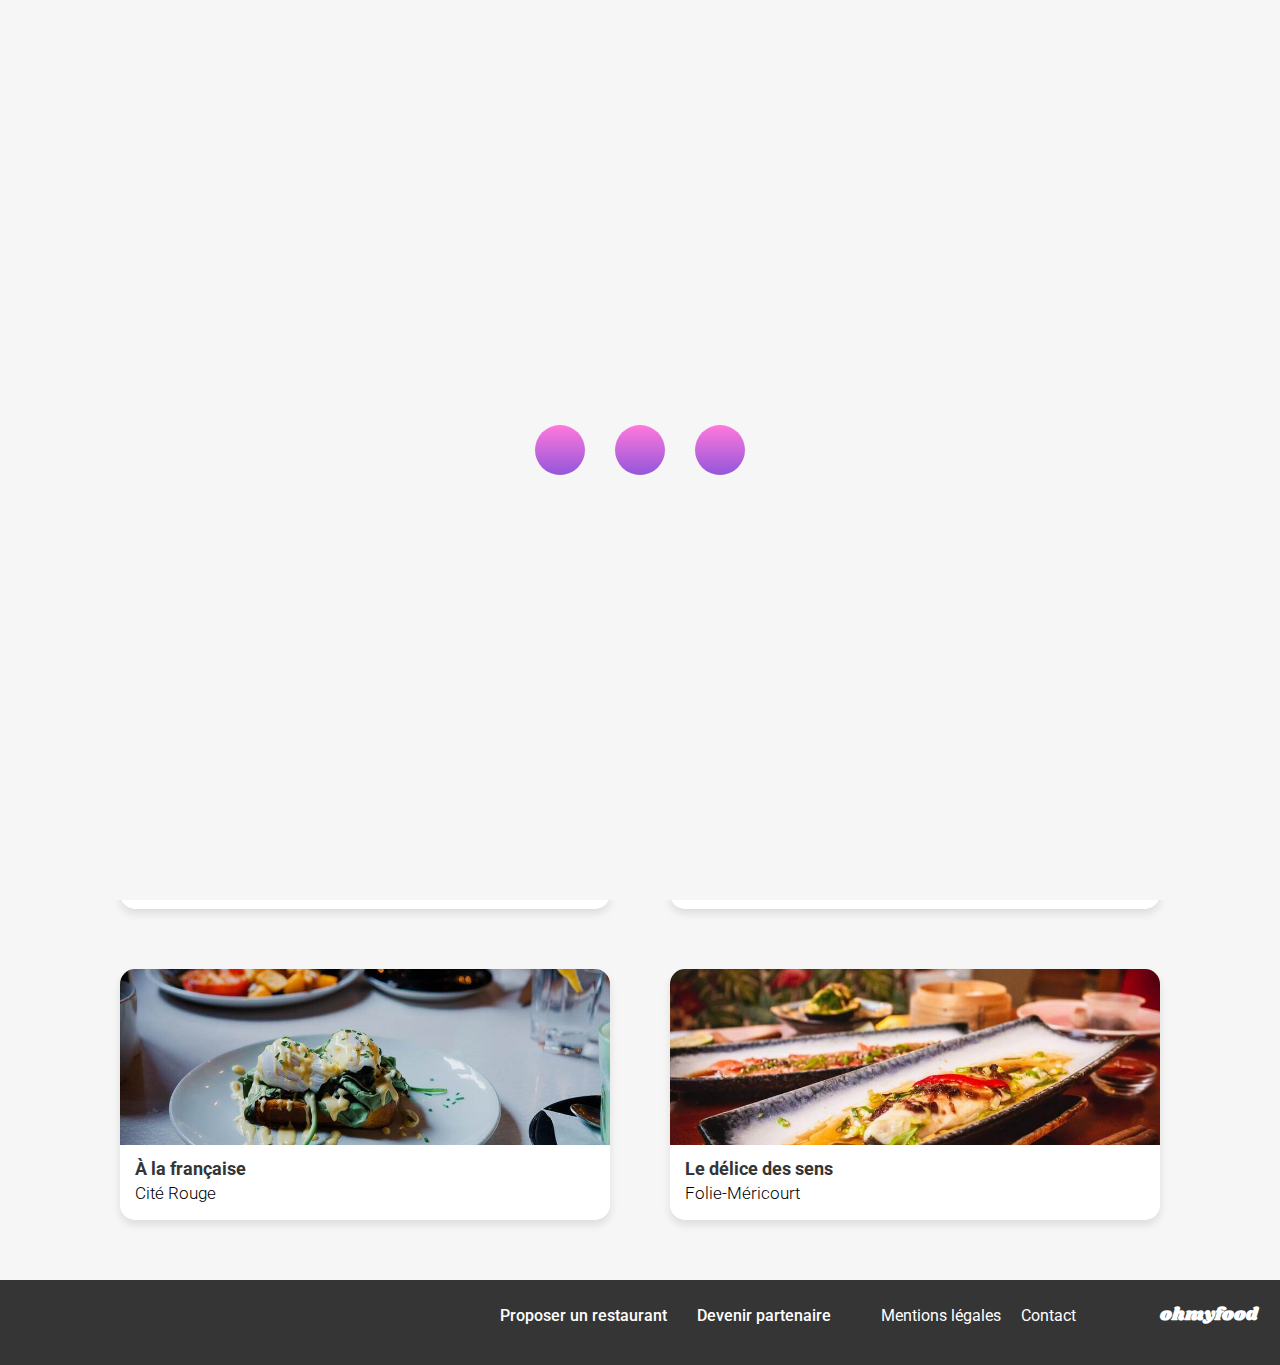
==== commit 7c9a75cc: "site terminé, en attente de validation" ====
--- a/index.html
+++ b/index.html
@@ -84,6 +84,7 @@
                         </a>
                         <div class="like">
                             <i class="fa-regular fa-heart"></i>
+                            <i class="fa-solid fa-heart"></i>
                         </div>
                     </article>
                     <article>
@@ -102,6 +103,7 @@
                         </a>
                         <div class="like">
                             <i class="fa-regular fa-heart"></i>
+                            <i class="fa-solid fa-heart"></i>
                         </div>
                     </article>
                     <article>
@@ -120,6 +122,7 @@
                         </a>
                         <div class="like">
                             <i class="fa-regular fa-heart"></i>
+                            <i class="fa-solid fa-heart"></i>
                         </div>
                     </article>
                     <article>
@@ -138,6 +141,7 @@
                         </a>
                         <div class="like">
                             <i class="fa-regular fa-heart"></i>
+                            <i class="fa-solid fa-heart"></i>
                         </div>
                     </article>
                 </div>
--- a/css/style.css
+++ b/css/style.css
@@ -49,39 +49,6 @@
   cursor: pointer;
 }
 
-.fav {
-  position: relative;
-  display: inline;
-  height: 28px;
-  width: 28px;
-}
-.fav i {
-  position: absolute;
-  top: 0;
-  left: 0;
-  opacity: 1;
-}
-.fav i.fa-regular:hover {
-  opacity: 0;
-  transition: opacity 93s ease-in-out;
-}
-.fav i.fa-solid {
-  font-weight: 900 !important;
-  background-clip: text;
-  -webkit-background-clip: text;
-  color: transparent;
-}
-.fav i.fa-solid:hover {
-  background-image: var(--bg-linear);
-}
-
-i.fa-regular.fa-heart:hover {
-  background-clip: text;
-  -webkit-background-clip: text;
-  color: transparent;
-  background-image: var(--bg-linear);
-}
-
 a {
   color: #000;
   text-decoration: none;
@@ -168,39 +135,6 @@
   cursor: pointer;
 }
 
-.fav {
-  position: relative;
-  display: inline;
-  height: 28px;
-  width: 28px;
-}
-.fav i {
-  position: absolute;
-  top: 0;
-  left: 0;
-  opacity: 1;
-}
-.fav i.fa-regular:hover {
-  opacity: 0;
-  transition: opacity 93s ease-in-out;
-}
-.fav i.fa-solid {
-  font-weight: 900 !important;
-  background-clip: text;
-  -webkit-background-clip: text;
-  color: transparent;
-}
-.fav i.fa-solid:hover {
-  background-image: var(--bg-linear);
-}
-
-i.fa-regular.fa-heart:hover {
-  background-clip: text;
-  -webkit-background-clip: text;
-  color: transparent;
-  background-image: var(--bg-linear);
-}
-
 a {
   color: #000;
   text-decoration: none;
@@ -225,7 +159,7 @@
   display: flex;
   justify-content: center;
   align-items: center;
-  z-index: 2;
+  z-index: 3;
   animation: overlay 2s forwards;
 }
 .loader .dot {
@@ -506,8 +440,22 @@
 
 #restaurants .restaurants-zone article .like {
   position: absolute;
-  bottom: 30px;
-  right: 20px;
+  bottom: 40px;
+  right: 30px;
+}
+#restaurants .restaurants-zone article .like i {
+  position: absolute;
+}
+#restaurants .restaurants-zone article .like i.fa-solid {
+  opacity: 0;
+  background-clip: text;
+  -webkit-background-clip: text;
+  color: transparent;
+  background-image: var(--bg-linear);
+  transition: opacity 0.3s;
+}
+#restaurants .restaurants-zone article .like i.fa-solid:hover {
+  opacity: 1;
 }
 
 @media screen and (min-width: 791px) {
@@ -580,14 +528,21 @@
   footer {
     display: flex;
     flex-direction: row-reverse;
+    justify-content: space-between;
+  }
+  footer nav {
+    width: 100%;
+    margin-right: 5vw;
   }
   footer nav ul {
     display: flex;
+    justify-content: flex-end;
     width: 100%;
     margin-right: 7vw;
   }
   footer nav ul li {
     margin-right: 20px;
+    width: max-content;
   }
   footer nav ul li:nth-of-type(3) {
     margin-left: 30px;
